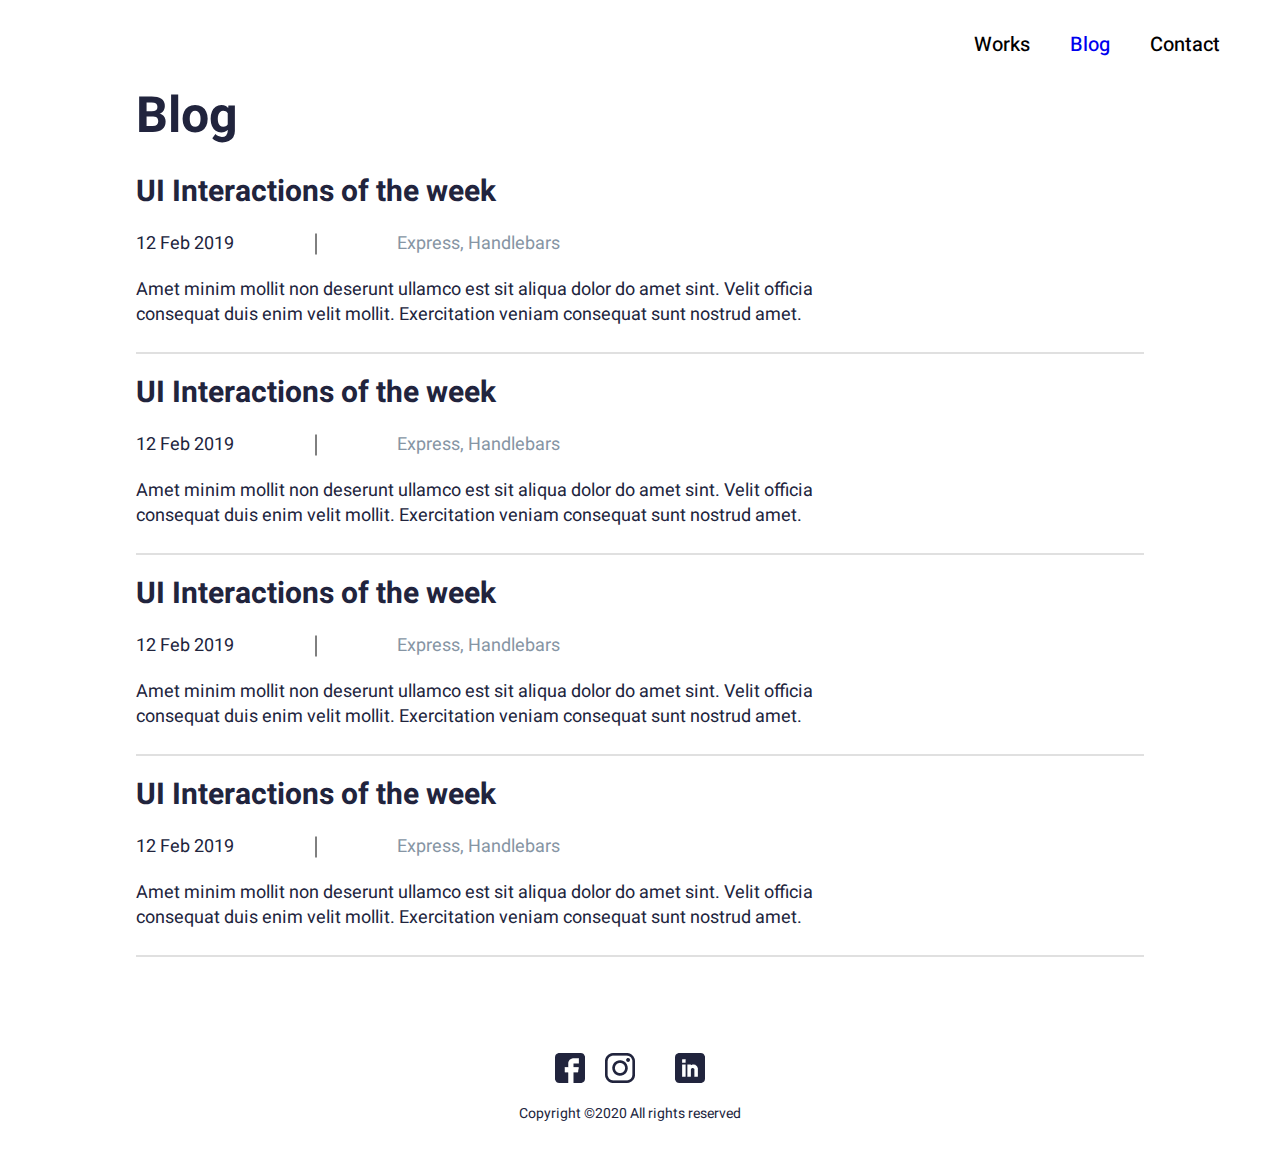
==== blog.html @ 95667660 "blog page" ====
<!DOCTYPE html>
<html lang="en" dir="ltr">
  <head>
    <meta charset="utf-8">
    <meta name="viewport" content="width=device-width, initial-scale=1.0">
    <link rel="icon" type="image/png" sizes="32x32" href="./images/favicon.ico">
    <link rel="stylesheet" href="blog.css">
    <link rel="preconnect" href="https://fonts.googleapis.com">
    <link rel="preconnect" href="https://fonts.gstatic.com" crossorigin>
    <link href="https://fonts.googleapis.com/css2?family=Heebo:wght@100;200;300;400;500;600;700;800;900&display=swap" rel="stylesheet">
    <title>Portfolio UI</title>
  </head>
  <body>


    <!-- NAVBAR -->
    <nav class="container-fluid">
      <div id="navbar">
        <img src="images/menu.svg" alt="menu" id="menu-icon">
        <div id="menu-links">
          <a class="mr-4" href="#">Works</a>
          <a class="mr-6" href="#">Blog</a>
          <p class="mr-4">Contact</p>
        </div>
      </div>
    </nav>
    <!-- NAVBAR -->

    <!-- SECTION-3 -->
    <section class="section-container">
      <div class="container">
        <div class="section-3-1-b">
          <h1 class="section-3-1-a">Blog</h1>
        </div>
      </div>
    </section>
    <!-- SECTION-3 -->

    <!-- SECTION-4 -->
    <section class="section-container">
      <div class="container">
        <div class="section-4-1a">
          <h1 class="section-1-h">UI Interactions of the week</h1>
          <div class="section-1-9">
            <p>12 Feb 2019</p>
            <img src="images/Vector 1.svg" alt="vertical-line">
            <p class="section-1-g">Express, Handlebars</p>
          </div>
          <p class="section-1-p4">Amet minim mollit non deserunt ullamco est sit aliqua dolor do amet sint.
            Velit officia consequat duis enim velit mollit.
            Exercitation veniam consequat sunt nostrud amet.</P>
        </div>
        <hr class="section-2-c">
        <div class="section-4-1">
          <h1 class="section-1-h">UI Interactions of the week</h1>
          <div class="section-1-9">
            <p>12 Feb 2019</p>
            <img src="images/Vector 1.svg" alt="vertical-line">
            <p class="section-1-g">Express, Handlebars</p>
          </div>
          <p class="section-1-p4">Amet minim mollit non deserunt ullamco est sit aliqua dolor do amet sint.
            Velit officia consequat duis enim velit mollit.
            Exercitation veniam consequat sunt nostrud amet.</P>
        </div>
        <hr class="section-2-c">
        <div class="section-4-1">
          <h1 class="section-1-h">UI Interactions of the week</h1>
          <div class="section-1-9">
            <p>12 Feb 2019</p>
            <img src="images/Vector 1.svg" alt="vertical-line">
            <p class="section-1-g">Express, Handlebars</p>
          </div>
          <p class="section-1-p4">Amet minim mollit non deserunt ullamco est sit aliqua dolor do amet sint.
            Velit officia consequat duis enim velit mollit.
            Exercitation veniam consequat sunt nostrud amet.</P>
        </div>
        <hr class="section-2-c">
        <div class="section-4-1">
          <h1 class="section-1-h">UI Interactions of the week</h1>
          <div class="section-1-9">
            <p>12 Feb 2019</p>
            <img src="images/Vector 1.svg" alt="vertical-line">
            <p class="section-1-g">Express, Handlebars</p>
          </div>
          <p class="section-1-p4">Amet minim mollit non deserunt ullamco est sit aliqua dolor do amet sint.
            Velit officia consequat duis enim velit mollit.
            Exercitation veniam consequat sunt nostrud amet.</P>
        </div>
        <hr class="section-2-c">
      </div>
    </section>
    <!-- SECTION-4 -->


    <!-- FOOTER -->
    <section class="section-container">
      <div class="container">
        <div class="section-3-1">
          <img class="section-3-1a" src="images/fb.png" alt="">
          <img class="section-3-1a" src="images/insta.png" alt="">
          <img class="section-3-1a" src="images/vector.png" alt="">
          <img class="section-3-1a" src="images/Linkedin.png" alt="">
        </div>
        <div class="section-3-2">
          <p class="section-3-2a">Copyright ©2020 All rights reserved </p>
        </div>
      </div>
    </section>
    <!-- FOOTER -->


  </body>
</html>
---- blog.css ----
*{
  margin: 0;
  padding: 0;
  box-sizing: border-box;
}
img{
  max-width: 100%
}
body{
  font-family: 'Heebo', sans-serif;
  max-width: 100%;
  overflow-x: hidden;
  background: white;
}
.container-fluid{
  padding: 30px 20px;
}
.container{
  width: 100%;
  padding-right: 16px;
  padding-left: 16px;
  margin-right: auto;
  margin-left: auto;
}
.section-container{
  padding-top: 3rem;
  padding-bottom: 3rem;
}
@media (min-width: 576px) {
    .container {
        width: 540px;
    }
}
@media (min-width: 768px) {
    .container {
        width: 720px;
    }
}
@media (min-width: 992px) {
    .container {
        width: 960px;
    }
}
@media (min-width: 1200px) {
    .container {
        width: 1040px;
    }
}


/* NAVBAR */
#navbar{
  display: flex;
  justify-content: flex-end;
}
#menu-icon{
  height: 28px;
  cursor: pointer;
}
#menu-links{
  display: none;
}
@media (min-width: 992px) {
  .mr-4{
    margin-right: 40px;
    text-decoration: none;
    cursor: pointer;
    font-weight: 500;
    font-size: 20px;
    line-height: 29px;
    text-align: right;
    color: #000000;
  }
  .mr-6{
    margin-right: 40px;
    text-decoration: none;
    cursor: pointer;
    font-weight: 500;
    font-size: 20px;
    line-height: 29px;
    text-align: right;
  }
  .mr-6:visited{
    color: #FF6464;
  }
  #menu-icon{
    display: none;
  }
  #menu-links{
    display: flex;
  }
  #menu-links p{
    font-weight: 500;
    font-size: 20px;
    line-height: 29px;
    text-align: right;
    color: #000000;
    cursor: pointer;
  }
}
/* NAVBAR */


/* SECTION-3 */
.section-3-1-b{
  text-align: left;
  margin-top: -50px;
  font-size: 25px;
  line-height: 60px;
  color: #21243D;
}
/* SECTION-3 */


/* SECTION-4 */
.section-4-1a{
  margin-top: -5rem;
}
.section-4-1{
  padding-top: 10px;
}
.section-1-h{
  font-size: 20px;
  line-height: 30px;
  color: #21243D;
  padding-top: 10px;
}
.section-1-9{
  display: flex;
  justify-content: space-between;
  padding-right: 50px;
  font-size: 15px;
  line-height: 23px;
  color: #21243D;
  padding-top: 20px;
}
.section-1-p4{
  font-size: 15px;
  line-height: 23px;
  color: #21243D;
  padding-top: 20px;
  padding-bottom: 25px;
}
.section-2-c{
  border: 0.5px solid #E0E0E0;
}
.section-1-g{
  color: #8695A4;
}
@media (min-width: 768px) {
  .section-1-h{
    font-size: 21px;
  }
  .section-1-9{
    margin-right: 24rem;
  }
  .section-1-p4{
    padding-right: 20px;
  }
}
@media (min-width: 992px){
  .section-1-h{
    font-size: 30px;
    line-height: 38px;
  }
  .section-1-p4{
    font-size: 18px;
    line-height: 25px;
    padding-right: 250px;
  }
  .section-1-9{
    font-size: 18px;
    line-height: 26px;
    padding-right: 200px;
  }
}
/* SECTION-4 */


/* FOOTER */
.section-3-1{
  display: flex;
  justify-content: center;
}
.section-3-2{
  text-align: center;
  font-size: 14px;
  line-height: 21px;
  color: #21243D;
  padding-top: 20px;
  padding-right: 20px;
}
.section-3-1a{
  margin-right: 20px;
}
/* FOOTER */
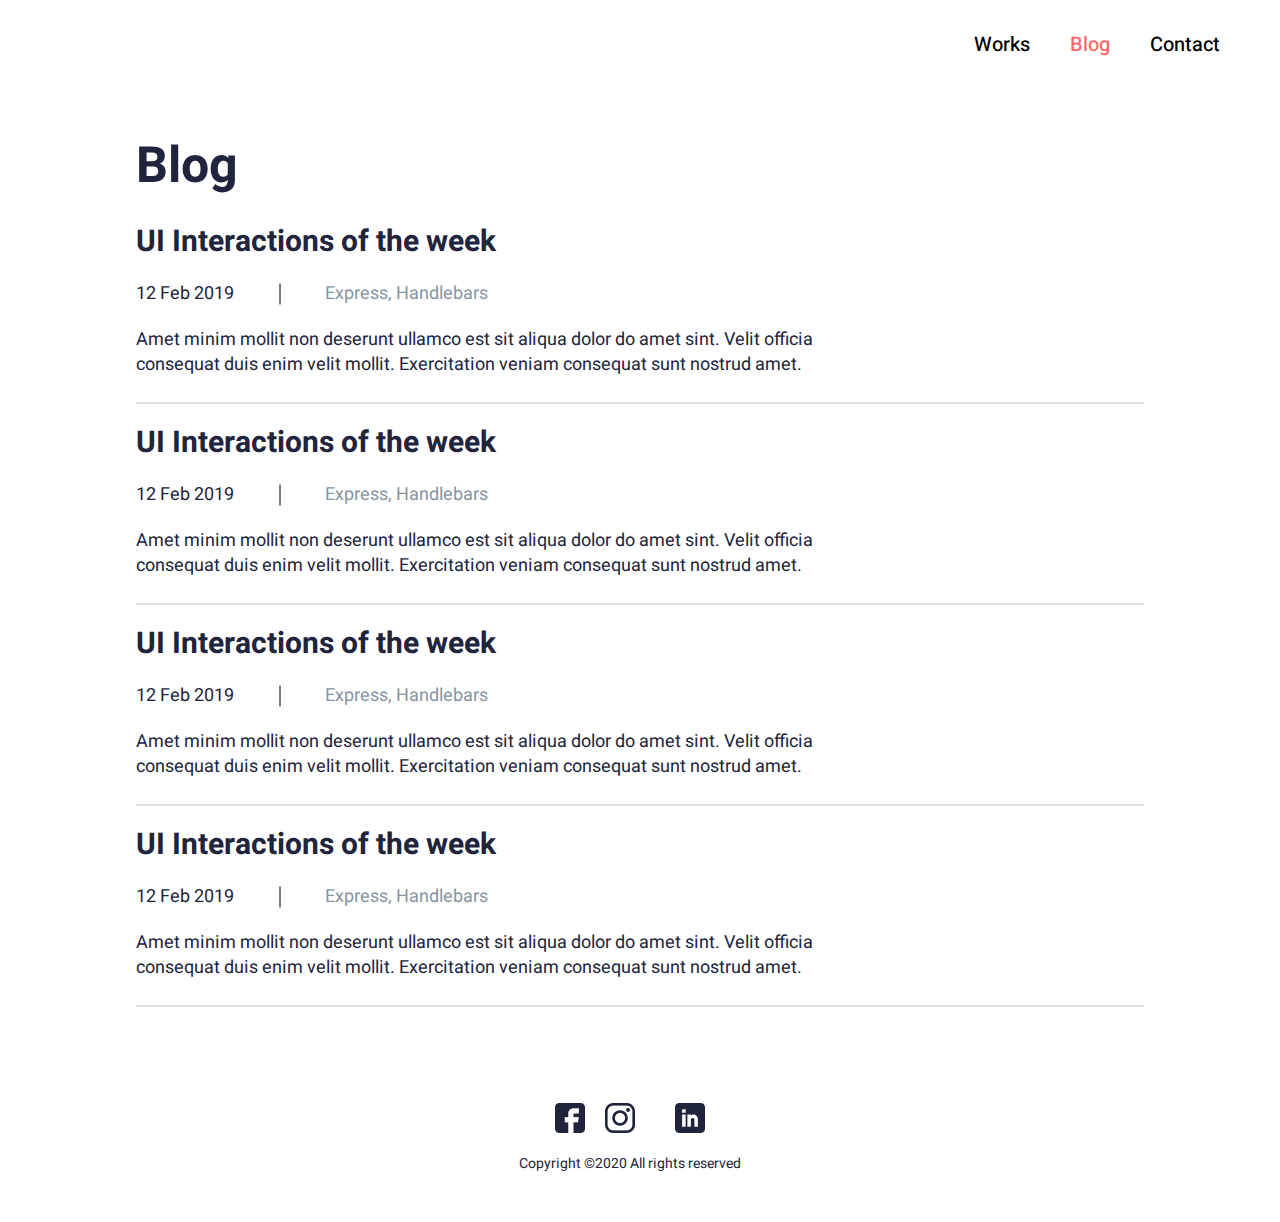
==== commit 5cbca15d: "merging all files" ====
--- a/blog.html
+++ b/blog.html
@@ -4,7 +4,7 @@
     <meta charset="utf-8">
     <meta name="viewport" content="width=device-width, initial-scale=1.0">
     <link rel="icon" type="image/png" sizes="32x32" href="./images/favicon.ico">
-    <link rel="stylesheet" href="blog.css">
+    <link rel="stylesheet" href="index.css">
     <link rel="preconnect" href="https://fonts.googleapis.com">
     <link rel="preconnect" href="https://fonts.gstatic.com" crossorigin>
     <link href="https://fonts.googleapis.com/css2?family=Heebo:wght@100;200;300;400;500;600;700;800;900&display=swap" rel="stylesheet">
@@ -16,15 +16,30 @@
     <!-- NAVBAR -->
     <nav class="container-fluid">
       <div id="navbar">
-        <img src="images/menu.svg" alt="menu" id="menu-icon">
+        <input class="hidden" type="checkbox" id="checkbox-menu"/>
+          <label
+            for="checkbox-menu"
+            class="btn-menu"
+            role="button"
+            tabindex="0"
+            aria-label="Toggle Menu">
+          </label>
+          <div class="menu-container">
+            <ul class="menu">
+              <li><a href="work.html">Works</a></li>
+              <li><a href="Blog.html">Blog</a></li>
+              <li><a href="#">Contact</a></li>
+            </ul>
+          </div>
         <div id="menu-links">
-          <a class="mr-4" href="#">Works</a>
-          <a class="mr-6" href="#">Blog</a>
-          <p class="mr-4">Contact</p>
+          <a class="menu-link" href="work.html">Works</a>
+          <a class="menu-link active" href="blog.html">Blog</a>
+          <p class="menu-link">Contact</p>
         </div>
       </div>
     </nav>
     <!-- NAVBAR -->
+
 
     <!-- SECTION-3 -->
     <section class="section-container">
@@ -36,11 +51,13 @@
     </section>
     <!-- SECTION-3 -->
 
+
+
     <!-- SECTION-4 -->
     <section class="section-container">
       <div class="container">
         <div class="section-4-1a">
-          <h1 class="section-1-h">UI Interactions of the week</h1>
+          <h1 class="section-1-k">UI Interactions of the week</h1>
           <div class="section-1-9">
             <p>12 Feb 2019</p>
             <img src="images/Vector 1.svg" alt="vertical-line">
@@ -52,7 +69,7 @@
         </div>
         <hr class="section-2-c">
         <div class="section-4-1">
-          <h1 class="section-1-h">UI Interactions of the week</h1>
+          <h1 class="section-1-k">UI Interactions of the week</h1>
           <div class="section-1-9">
             <p>12 Feb 2019</p>
             <img src="images/Vector 1.svg" alt="vertical-line">
@@ -64,7 +81,7 @@
         </div>
         <hr class="section-2-c">
         <div class="section-4-1">
-          <h1 class="section-1-h">UI Interactions of the week</h1>
+          <h1 class="section-1-k">UI Interactions of the week</h1>
           <div class="section-1-9">
             <p>12 Feb 2019</p>
             <img src="images/Vector 1.svg" alt="vertical-line">
@@ -76,7 +93,7 @@
         </div>
         <hr class="section-2-c">
         <div class="section-4-1">
-          <h1 class="section-1-h">UI Interactions of the week</h1>
+          <h1 class="section-1-k">UI Interactions of the week</h1>
           <div class="section-1-9">
             <p>12 Feb 2019</p>
             <img src="images/Vector 1.svg" alt="vertical-line">
--- a/index.css
+++ b/index.css
@@ -0,0 +1,669 @@
+*{
+  margin: 0;
+  padding: 0;
+  box-sizing: border-box;
+}
+img{
+  max-width: 100%
+}
+body{
+  font-family: 'Heebo', sans-serif;
+  max-width: 100%;
+  overflow-x: hidden;
+  background: white;
+}
+.container-fluid{
+  padding: 30px 20px;
+}
+.container{
+  width: 100%;
+  padding-right: 16px;
+  padding-left: 16px;
+  margin-right: auto;
+  margin-left: auto;
+}
+.section-container{
+  padding-top: 3rem;
+  padding-bottom: 3rem;
+}
+@media (min-width: 576px) {
+    .container {
+        width: 540px;
+    }
+}
+@media (min-width: 768px) {
+    .container {
+        width: 720px;
+    }
+}
+@media (min-width: 992px) {
+    .container {
+        width: 960px;
+    }
+}
+@media (min-width: 1200px) {
+    .container {
+        width: 1040px;
+    }
+}
+.bg-blue{
+  background: rgba(237, 247, 250, 1);
+}
+
+
+/* NAVBAR */
+#navbar{
+  display: flex;
+  justify-content: flex-end;
+}
+#menu-icon{
+  height: 28px;
+  cursor: pointer;
+}
+#menu-links{
+  display: none;
+}
+.hidden {
+  display: none;
+}
+.btn-menu {
+  position: absolute;
+  cursor: pointer;
+  width: 1.5em;
+  height: 2em;
+  background: transparent;
+  top: 3px;
+  outline: none;
+}
+.btn-menu::before, .btn-menu::after {
+  content: "";
+  position: absolute;
+  -webkit-transition: all 0.3s;
+  -o-transition: all 0.3s;
+  transition: all 0.3s;
+}
+.btn-menu::before {
+  width: 100%;
+  height: 2px;
+  top: 48%;
+  -webkit-box-shadow: inset 0 0 0 1em, 0 -5px, 0 5px;
+  box-shadow: inset 0 0 0 1em, 0 -5px, 0 5px;
+}
+.menu-container {
+  background: #353434;
+  position: absolute;
+  left: 0;
+  right: 0;
+  overflow: auto;
+  max-height: 80vh;
+  -webkit-transition: all 0.3s;
+  -o-transition: all 0.3s;
+  transition: all 0.3s;
+  visibility: hidden;
+  opacity: 0;
+  -webkit-transform: scale(0);
+  -ms-transform: scale(0);
+  transform: scale(0);
+}
+.menu {
+  margin: 0;
+  padding: 0;
+  list-style: none;
+}
+.menu a {
+  display: block;
+  padding: 8px 12px;
+  color: #fff;
+  text-decoration: none;
+  cursor: pointer;
+  font-weight: 500;
+  font-size: 16px;
+  line-height: 29px;
+  text-align: right;
+  color: white;
+}
+#checkbox-menu:checked ~ .btn-menu::before {
+  -webkit-box-shadow: inset 0 0 0 1em;
+  box-shadow: inset 0 0 0 1em;
+  -webkit-transform: rotate(45deg);
+  -ms-transform: rotate(45deg);
+  transform: rotate(45deg);
+}
+#checkbox-menu:checked ~ .btn-menu::after {
+  width: 100%;
+  height: 2px;
+  top: 48%;
+  -webkit-box-shadow: inset 0 0 0 1em;
+  box-shadow: inset 0 0 0 1em;
+  -webkit-transform: rotate(-45deg);
+  -ms-transform: rotate(-45deg);
+  transform: rotate(-45deg);
+}
+
+#checkbox-menu:checked ~ .menu-container {
+  visibility: visible;
+  opacity: 1;
+  -webkit-transform: scale(1);
+  -ms-transform: scale(1);
+  transform: scale(1);
+}
+@media (min-width: 992px) {
+  .btn-menu {
+    display: none;
+  }
+  #menu-links{
+    display: flex;
+  }
+  .menu-link{
+    margin-right: 40px;
+    text-decoration: none;
+    cursor: pointer;
+    font-weight: 500;
+    font-size: 20px;
+    line-height: 29px;
+    text-align: right;
+    color: #000000;
+  }
+  .ml-color{
+    color: #FF6464;
+  }
+  .menu-link.active{
+    color: #FF6464;
+  }
+  #menu-links p{
+    font-weight: 500;
+    font-size: 20px;
+    line-height: 29px;
+    text-align: right;
+    color: #000000;
+    cursor: pointer;
+  }
+}
+/* NAVBAR */
+
+
+/* HERO-CONTAINER */
+.hero-container{
+  display: flex;
+  flex-direction: column;
+  align-items: center;
+  text-align: center;
+  margin-top: -50px;
+}
+.hero-heading{
+  font-weight: bold;
+  font-size: 32px;
+  line-height: 40px;
+  color: #21243D;
+}
+.hero-paragraph{
+  font-size: 14px;
+  line-height: 23px;
+  color: #21243D;
+}
+.hero-content{
+  padding-top: 30px;
+}
+.hero-paragraph{
+  padding-top: 20px;
+}
+.hero-button{
+  padding: 6px 12px;
+  color: #FFFFFF;
+  background-color: #FF6464;
+  cursor:pointer;
+  font-weight: 500;
+  font-size: 20px;
+  line-height: 29px;
+  border: white;
+  margin-top: 30px;
+}
+.hero-button:hover{
+  box-shadow: 0 0.5rem 0.5rem rgba(217, 226, 239, 1),0 .5rem 1rem -.75rem rgba(217, 226, 239, 1)!important;
+  transform: translate3d(0,-3px,0);
+  background-color: rgba(28, 25, 25, 1);
+}
+@media (min-width: 768px){
+  .col-xs--12{
+    width: 90%;
+  }
+  .hero-container{
+    display: flex;
+    flex-direction: row-reverse;
+    justify-content: center;
+    text-align: left;
+  }
+  .col-xs-11{
+    width: 100%;
+    display: flex;
+    justify-content: center;
+  }
+  .hero-paragraph{
+    padding-right: 50px;
+  }
+}
+@media (min-width: 992px){
+  .hero-heading{
+    font-size: 44px;
+    line-height: 60px;
+  }
+  .hero-paragraph{
+    font-size: 18px;
+    line-height: 25px;
+    padding-right: 60px;
+  }
+  .hero-image-sub{
+    width: 90%;
+  }
+  .hero-container{
+    padding-top: 5rem;
+  }
+}
+/* HERO-CONTAINER */
+
+
+/* SECTION-1 */
+.section-1-p{
+  margin-top: -40px;
+}
+#section-1-p1{
+  text-align: center;
+  font-size: 18px;
+  line-height: 60px;
+  padding-left: 10px;
+}
+#section-1-p2{
+  display: none;
+  padding-right: 20px;
+}
+.col-xs-12{
+  background-color: white;
+  border-radius: 5px;
+  box-shadow: 0px 24px 64px rgba(22, 27, 45, 0.04);
+  margin-bottom: 20px;
+}
+.section-1-h{
+  padding-left: 15px;
+  font-size: 20px;
+  line-height: 30px;
+  color: #21243D;
+  padding-top: 25px;
+}
+.section-1-sub{
+  display: flex;
+  justify-content: space-between;
+  padding-right: 10rem;
+  font-size: 15px;
+  line-height: 23px;
+  color: #21243D;
+  padding-left: 15px;
+  padding-top: 30px;
+}
+.section-1-p3{
+  font-size: 15px;
+  line-height: 23px;
+  color: #21243D;
+  padding-left: 15px;
+  padding-top: 30px;
+  padding-bottom: 25px;
+}
+/* .col-xs-12{
+  background-color: white;
+  border-radius: 5px;
+  margin-top: 20px;
+  box-shadow: 0px 24px 64px rgba(22, 27, 45, 0.04);
+} */
+@media (min-width: 768px) {
+  #section-1-p2{
+    display: inherit;
+    font-size: 16px;
+    line-height: 23px;
+    text-align: right;
+    color: #00A8CC;
+  }
+  .section-1-p{
+    display: flex;
+    align-items: center;
+    justify-content: space-between;
+  }
+  .section-1{
+    display: flex;
+    align-items: center;
+  }
+  .col-xs-12{
+    margin-top: 0px;
+    margin-right: 15px;
+  }
+  .section-1-h{
+    font-size: 21px;
+  }
+  .section-1-sub{
+    padding-right: 100px;
+  }
+  .section-1-p3{
+    padding-right: 20px;
+  }
+}
+@media (min-width: 992px) {
+  .section-1-h{
+    font-size: 30px;
+    line-height: 38px;
+  }
+  .section-1-p3{
+    font-size: 18px;
+    line-height: 25px;
+    padding-right: 50px;
+  }
+  .section-1-sub{
+    font-size: 18px;
+    line-height: 26px;
+    padding-right: 200px;
+  }
+}
+/* SECTION-1 */
+
+
+/* SECTION-2 */
+.mr-5{
+  text-decoration: none;
+  cursor: pointer;
+  font-size: 23px;
+  line-height: 30px;
+  color: #21243D;
+  font-weight: bold;
+}
+.section-2-1{
+  padding-top: 30px;
+}
+.section-2-a{
+  text-align: center;
+  margin-top: -30px;
+  font-size: 18px;
+  line-height: 60px;
+  color: #21243D;
+}
+.section-2-1a{
+  width: 100%;
+}
+.section-2-1b{
+  font-size: 23px;
+  line-height: 30px;
+  color: #21243D;
+  cursor: pointer;
+}
+.section-2-b{
+  display: flex;
+  align-items: center;
+  padding-top: 20px;
+}
+.section-2-b-1{
+  padding: 0px 10px;
+  color: #FFFFFF;
+  font-weight: bold;
+  font-size: 18px;
+  line-height: 25px;
+  border: #142850;
+  background: #142850;
+  border-radius: 16px;
+  margin-right: 20px;
+}
+.section-2-b-2{
+  font-size: 16px;
+  line-height: 23px;
+  color: #8695A4;
+}
+.section-2-b-3{
+  font-size: 14px;
+  line-height: 23px;
+  color: #21243D;
+  padding-top: 20px;
+}
+.section-2-c{
+  border: 0.5px solid #E0E0E0;
+}
+@media (min-width: 768px) {
+  .section-2-1{
+    display: flex;
+    padding-bottom: 20px;
+  }
+  .section-2-1a{
+    width: 100%;
+  }
+  .col--xs-12{
+    width: 70%;
+    margin-right: 25px;
+  }
+  .section-2-a{
+    text-align: left;
+    font-size: 22px;
+    line-height: 60px;
+  }
+  .section-2-b-2{
+    font-size: 18px;
+    line-height: 29px;
+  }
+  .section-2-b-3{
+    font-size: 14px;
+    padding-top: 20px;
+  }
+  .section-2-b{
+    padding-top: 20px;
+  }
+}
+@media (min-width: 992px) {
+  .section-2-1a{
+    width: 100%;
+  }
+  .col--xs-12{
+    width: 35%;
+    margin-right: 25px;
+  }
+  .section-2-a{
+    text-align: left;
+    font-size: 22px;
+    line-height: 60px;
+  }
+  .section-2-b-2{
+    font-size: 20px;
+    line-height: 29px;
+  }
+  .section-2-b-3{
+      font-size: 18px;
+  }
+}
+/* SECTION-2 */
+
+/* FOOTER */
+.section-3-1{
+  display: flex;
+  justify-content: center;
+}
+.section-3-2{
+  text-align: center;
+  font-size: 14px;
+  line-height: 21px;
+  color: #21243D;
+  padding-top: 20px;
+  padding-right: 20px;
+}
+.section-3-1a{
+  margin-right: 20px;
+}
+/* FOOTER */
+
+
+
+
+                                                      /* BLOG-PAGE */
+/* SECTION-3 */
+.section-3-1-b{
+  text-align: left;
+  /* margin-top: -50px; */
+  font-size: 25px;
+  line-height: 60px;
+  color: #21243D;
+}
+.main-section-2-1{
+  margin-top: -100px;
+}
+/* SECTION-3 */
+
+
+/* SECTION-4 */
+.section-4-1a{
+  margin-top: -5rem;
+}
+.section-4-1{
+  padding-top: 10px;
+}
+.section-1-k{
+  font-size: 20px;
+  line-height: 30px;
+  color: #21243D;
+  padding-top: 10px;
+}
+.section-1-9{
+  display: flex;
+  justify-content: space-between;
+  padding-right: 50px;
+  font-size: 15px;
+  line-height: 23px;
+  color: #21243D;
+  padding-top: 20px;
+}
+.section-1-p4{
+  font-size: 15px;
+  line-height: 23px;
+  color: #21243D;
+  padding-top: 20px;
+  padding-bottom: 25px;
+}
+.section-2-c{
+  border: 0.5px solid #E0E0E0;
+}
+.section-1-g{
+  color: #8695A4;
+}
+@media (min-width: 768px) {
+  .section-1-k{
+    font-size: 21px;
+  }
+  .section-1-9{
+    margin-right: 24rem;
+  }
+  .section-1-p4{
+    padding-right: 20px;
+  }
+}
+@media (min-width: 992px){
+  .section-1-k{
+    font-size: 30px;
+    line-height: 38px;
+  }
+  .section-1-p4{
+    font-size: 18px;
+    line-height: 25px;
+    padding-right: 250px;
+  }
+  .section-1-9{
+    font-size: 18px;
+    line-height: 26px;
+    padding-right: 17rem;
+  }
+}
+/* SECTION-4 */
+                                                      /* BLOG-PAGE */
+
+
+
+                                                      /* WORK-SUB-PAGE */
+
+
+/* SECTION-6 */
+.main-section-6{
+  padding-top: 50px;
+}
+.section-6-1-b{
+  padding: 0px 10px;
+  color: #FFFFFF;
+  font-weight: bold;
+  font-size: 18px;
+  line-height: 25px;
+  border: #FF7C7C;
+  background: #FF7C7C;
+  border-radius: 16px;
+  margin-right: 20px;
+  margin-bottom: 2rem;
+}
+.section-6-1-a{
+  display: flex;
+  padding-top: 15px;
+}
+.section-6-1-d{
+  font-weight: bold;
+  font-size: 26px;
+  line-height: 34px;
+  color: #21243D;
+  margin-top: -3rem;
+}
+.section-6-1-c{
+  font-size: 15px;
+  line-height: 23px;
+}
+.section-6-1-c2{
+  font-size: 14px;
+  line-height: 23px;
+  color: #21243D;
+  padding-bottom: 20px;
+}
+.section-6-2-1{
+  padding-top: 20px;
+  padding-bottom: 10px;
+}
+.section-6-2-1a{
+  padding-top: 10px;
+  padding-bottom: 10px;
+}
+@media (min-width: 768px) {
+  .section-6-1-c2{
+    font-size: 16px;
+    line-height: 23px;
+    padding-right: 3rem;
+    padding-bottom: 30px;
+  }
+  .section-6-1-c3{
+    display: flex;
+    flex-direction: column;
+    width: 50%;
+  }
+}
+@media (min-width: 992px) {
+  .section-6-1-d{
+    font-size: 34px;
+    line-height: 50px;
+  }
+  .section-6-1-d{
+    font-size: 20px;
+    line-height: 29px;
+  }
+  .section-6-1-c2{
+    font-size: 16px;
+    line-height: 23px;
+    padding-right: 20rem;
+    padding-bottom: 30px;
+  }
+  .section-6-2-1{
+    padding-top: 30px;
+  }
+  .section-6-2-1a{
+    padding-bottom: 20px;
+  }
+  .section-6-1-c{
+    font-size: 17px;
+  }
+  .section-6-1-c3{
+    display: flex;
+  }
+}
+/* SECTION-6 */
+                                                /* WORK-SUB-PAGE */
